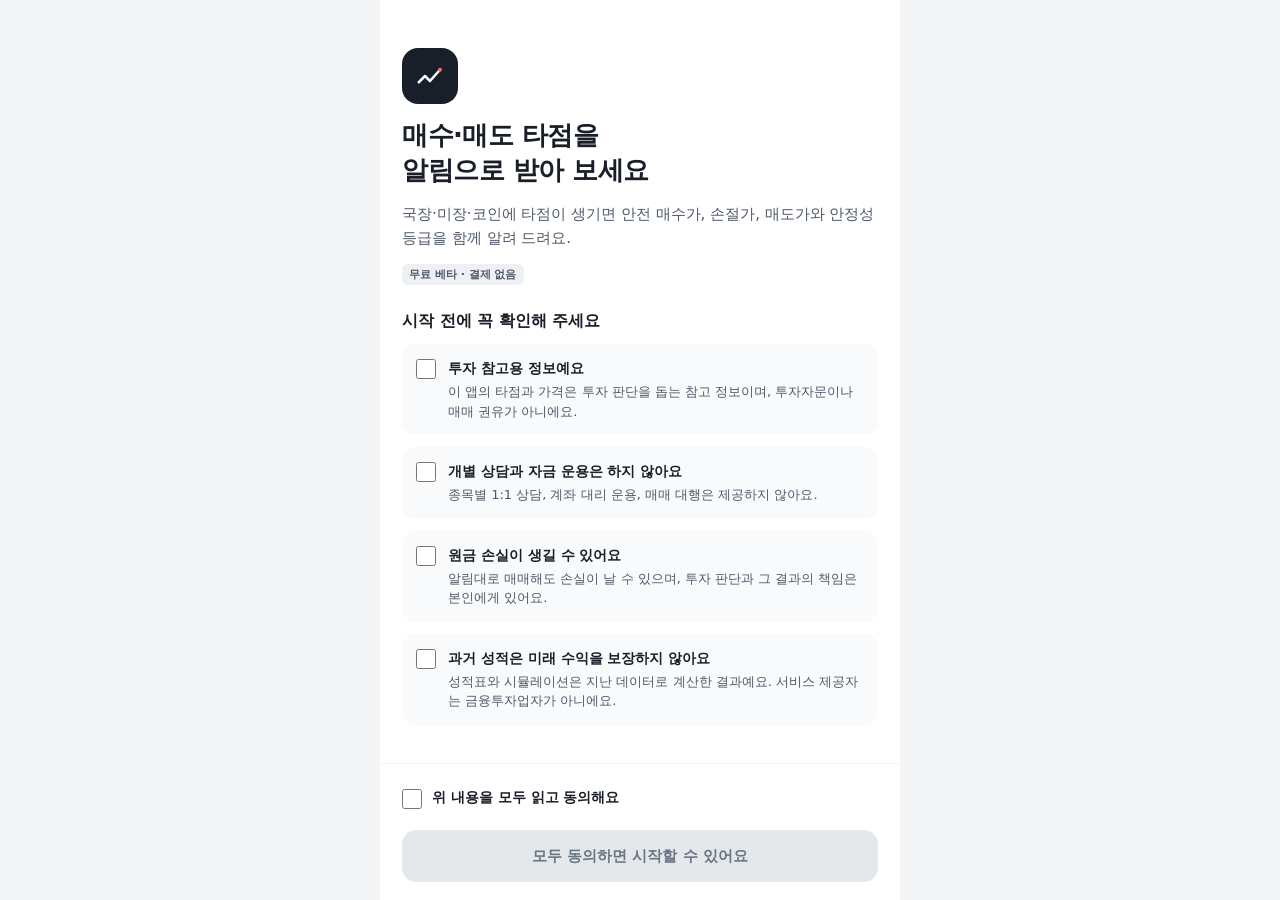
==== app/index.html @ d77bbb14 "Add files via upload" ====
<!doctype html>
<html lang="ko">
<head>
<meta charset="utf-8">
<meta name="viewport" content="width=device-width, initial-scale=1, viewport-fit=cover">
<meta name="robots" content="noindex, nofollow">
<meta http-equiv="Content-Security-Policy" content="default-src 'self'; script-src 'self'; connect-src 'self' https://*.supabase.co; style-src 'self' 'unsafe-inline' https://fonts.googleapis.com; font-src https://fonts.gstatic.com; img-src 'self' data:; manifest-src 'self'; worker-src 'self'">
<meta name="theme-color" content="#FFFFFF">
<meta name="apple-mobile-web-app-capable" content="yes">
<meta name="mobile-web-app-capable" content="yes">
<meta name="apple-mobile-web-app-title" content="타점노트">
<meta name="apple-mobile-web-app-status-bar-style" content="default">
<title>타점노트</title>
<link rel="manifest" href="manifest.webmanifest">
<link rel="icon" href="icon-192.png">
<link rel="apple-touch-icon" href="apple-touch-icon.png">
<link rel="preconnect" href="https://fonts.googleapis.com">
<link rel="stylesheet" href="https://fonts.googleapis.com/css2?family=IBM+Plex+Sans+KR:wght@400;500;600;700&display=swap">
<link rel="stylesheet" href="style.css">
</head>
<body>
<div id="app" aria-live="polite"></div>
<noscript>이 앱을 쓰려면 자바스크립트를 켜 주세요.</noscript>
<script src="config.js"></script>
<script src="app.js"></script>
</body>
</html>
---- app/style.css ----
/* 타점노트 — 시안과 같은 모양 (상승·매수 빨강, 하락·매도 파랑) */
:root {
  --bg: #F4F5F7; --card: #FFFFFF; --soft: #F9FAFB; --chip: #F2F4F6; --line: #E5E8EB;
  --ink: #191F28; --ink2: #333D4B; --sub: #4E5968; --mut: #6B7684; --faint: #8B95A1;
  --red: #D93B3B; --red-ink: #B0302F; --red-bg: #FDF1F1;
  --blue: #2B6CDF; --blue-ink: #1D4FB0; --blue-bg: #EEF3FD;
  --hi-bg: #E3F4EA; --hi: #0B6E3F; --mid-bg: #FFF3D1; --mid: #7A5200; --low-bg: #FFE7D9; --low: #A63F0A;
  --safe-b: env(safe-area-inset-bottom, 0px); --safe-t: env(safe-area-inset-top, 0px);
}
* { box-sizing: border-box; }
html, body { margin: 0; height: 100%; background: var(--bg); color: var(--ink);
  font-family: 'IBM Plex Sans KR', -apple-system, 'Apple SD Gothic Neo', 'Noto Sans KR', system-ui, sans-serif;
  -webkit-text-size-adjust: 100%; -webkit-tap-highlight-color: transparent; }
a { color: inherit; text-decoration: none; }
button { font: inherit; color: inherit; }
b { font-weight: 700; color: var(--ink); }
#app { max-width: 520px; min-height: 100%; margin: 0 auto; display: flex; flex-direction: column; }

.top { position: sticky; top: 0; z-index: 5; background: var(--card); padding: calc(10px + var(--safe-t)) 16px 0; }
.bar { display: flex; align-items: center; justify-content: space-between; gap: 8px; min-height: 48px; }
.brand { display: flex; align-items: center; gap: 8px; font-size: 20px; font-weight: 700; letter-spacing: -0.4px; }
.tag { font-size: 11px; font-weight: 600; color: var(--sub); background: #EEF0F3; border-radius: 6px; padding: 3px 7px; }
.icon-btn { width: 44px; height: 44px; border: 0; background: transparent; border-radius: 12px; display: flex; align-items: center; justify-content: center; cursor: pointer; }
.icon-btn svg { width: 22px; height: 22px; }
.notice { margin: 4px 0 10px; font-size: 12px; line-height: 1.5; color: var(--sub); background: var(--bg); border-radius: 8px; padding: 8px 10px; }
.demo { margin: 0 0 10px; font-size: 12px; font-weight: 600; color: var(--mid); background: var(--mid-bg); border-radius: 8px; padding: 8px 10px; }
.tabs { display: flex; gap: 6px; padding: 2px 0 12px; overflow-x: auto; }
.tab { min-height: 36px; padding: 0 14px; border: 0; border-radius: 18px; background: var(--chip); color: var(--sub); font-size: 14px; font-weight: 600; cursor: pointer; white-space: nowrap; }
.tab.on { background: var(--ink); color: #fff; }
.seg { display: grid; grid-template-columns: repeat(2, minmax(0, 1fr)); background: var(--chip); border-radius: 12px; padding: 4px; margin-bottom: 12px; }
.seg button { min-height: 38px; border: 0; border-radius: 9px; background: transparent; color: var(--mut); font-size: 14px; font-weight: 600; cursor: pointer; }
.seg button.on { background: var(--card); color: var(--ink); box-shadow: 0 1px 3px rgba(0,0,0,.08); }

main.page { flex: 1; padding: 14px 14px calc(96px + var(--safe-b)); display: flex; flex-direction: column; gap: 12px; }
.row-head { display: flex; align-items: baseline; justify-content: space-between; padding: 0 4px; }
.row-head h1 { margin: 0; font-size: 17px; font-weight: 700; }
.row-head h1 span { color: var(--mut); font-weight: 500; }
.small { font-size: 12px; color: var(--mut); }
.foot-note { margin: 2px 4px 0; font-size: 11px; line-height: 1.6; color: var(--mut); }
.empty { margin: 28px 8px; text-align: center; font-size: 14px; line-height: 1.6; color: var(--mut); }

.card { background: var(--card); border-radius: 16px; padding: 16px; display: flex; flex-direction: column; gap: 12px; }
a.card:active { background: #FAFAFB; }
.card h2 { margin: 0; font-size: 16px; font-weight: 700; }
.head { display: flex; align-items: flex-start; justify-content: space-between; gap: 8px; }
.title { display: flex; flex-direction: column; gap: 4px; min-width: 0; }
.name { display: flex; align-items: center; gap: 6px; font-size: 16px; font-weight: 700; }
.side { font-size: 12px; font-weight: 700; color: #fff; border-radius: 6px; padding: 2px 7px; flex: none; }
.side.buy { background: var(--red); } .side.sell { background: var(--blue); }
.chip { flex: none; font-size: 12px; font-weight: 600; border-radius: 8px; padding: 5px 8px; white-space: nowrap; }
.chip.g-높음 { background: var(--hi-bg); color: var(--hi); }
.chip.g-보통 { background: var(--mid-bg); color: var(--mid); }
.chip.g-낮음 { background: var(--low-bg); color: var(--low); }
.chip.sell { background: #E8F0FD; color: var(--blue-ink); }
.vals { display: grid; grid-template-columns: repeat(3, minmax(0, 1fr)); gap: 8px; background: var(--soft); border-radius: 12px; padding: 10px 12px; }
.vals div { display: flex; flex-direction: column; gap: 2px; min-width: 0; }
.vals span { font-size: 11px; color: var(--mut); }
.vals strong { font-size: 14px; font-weight: 600; overflow-wrap: anywhere; }
.red { color: var(--red-ink) !important; } .blue { color: var(--blue-ink) !important; }
.foot { font-size: 12px; color: var(--sub); line-height: 1.5; }

.big-price { display: flex; align-items: baseline; gap: 8px; }
.big-price strong { font-size: 28px; font-weight: 700; letter-spacing: -0.5px; }
.ladder { position: relative; height: 150px; margin: 4px 0; border-left: 2px solid var(--line); }
.lv { position: absolute; left: 0; right: 0; display: flex; justify-content: space-between; align-items: center; transform: translateY(-50%); font-size: 12px; padding-left: 10px; }
.lv::before { content: ''; position: absolute; left: -2px; right: 0; top: 50%; border-top: 1.5px dashed currentColor; opacity: .55; }
.lv span, .lv strong { position: relative; background: var(--card); padding: 0 4px; }
.lv.now { color: var(--ink); } .lv.now::before { border-top-style: solid; opacity: .9; }
.boxes { display: grid; grid-template-columns: repeat(2, minmax(0, 1fr)); gap: 8px; }
.box { border-radius: 12px; padding: 12px; display: flex; flex-direction: column; gap: 3px; }
.box span { font-size: 12px; } .box strong { font-size: 17px; font-weight: 700; } .box em { font-style: normal; font-size: 12px; color: var(--mut); }
.box.r { background: var(--red-bg); color: var(--red-ink); } .box.b { background: var(--blue-bg); color: var(--blue-ink); }
ol.steps { margin: 0; padding: 0; list-style: none; display: flex; flex-direction: column; gap: 10px; }
ol.steps li { display: flex; gap: 10px; font-size: 14px; line-height: 1.5; }
ol.steps i { flex: none; width: 22px; height: 22px; border-radius: 11px; background: var(--ink); color: #fff; font-style: normal; font-size: 12px; font-weight: 700; display: flex; align-items: center; justify-content: center; }
ul.checks { margin: 0; padding: 0; list-style: none; display: grid; grid-template-columns: repeat(2, minmax(0, 1fr)); gap: 8px; }
ul.checks li { display: flex; align-items: center; gap: 8px; font-size: 13px; padding: 9px 10px; border-radius: 10px; background: var(--soft); }
ul.checks svg { width: 16px; height: 16px; flex: none; }
.info { margin: 0; font-size: 13px; line-height: 1.55; color: var(--sub); background: var(--soft); border-radius: 10px; padding: 10px 12px; }
.line { display: flex; align-items: center; justify-content: space-between; gap: 8px; font-size: 13px; color: var(--sub); }
.btn { display: flex; align-items: center; justify-content: center; min-height: 52px; border: 0; border-radius: 14px; background: var(--ink); color: #fff; font-size: 15px; font-weight: 700; cursor: pointer; width: 100%; }
.btn[disabled] { background: var(--line); color: var(--mut); cursor: default; }
.btn.ghost { background: var(--chip); color: var(--ink); }

.mrow { display: grid; grid-template-columns: 78px minmax(0, 1fr) 84px; align-items: center; gap: 8px; font-size: 13px; color: var(--sub); }
.mbar { display: flex; height: 10px; }
.mbar > div { flex: 1; display: flex; }
.mbar > div:first-child { justify-content: flex-end; }
.mbar i { display: block; height: 10px; }
.mbar .n { background: #3B7BEA; border-radius: 5px 0 0 5px; } .mbar .p { background: #E5484D; border-radius: 0 5px 5px 0; }
.mbar .axis { flex: none; width: 1px; background: #B0B8C1; }
.mrow strong { text-align: right; font-size: 13px; font-weight: 700; }
.grow { display: flex; align-items: center; justify-content: space-between; gap: 8px; padding: 12px; border-radius: 12px; background: var(--soft); font-size: 13px; color: var(--sub); }
.grow strong { font-size: 14px; }

.list { background: var(--card); border-radius: 16px; padding: 4px 16px; }
.item { display: flex; align-items: center; justify-content: space-between; gap: 12px; min-height: 56px; border-bottom: 1px solid var(--chip); }
.item:last-child { border-bottom: 0; }
.item > span { display: flex; flex-direction: column; gap: 2px; }
.item b { font-size: 15px; font-weight: 600; } .item small { font-size: 12px; color: var(--mut); }
.sw { flex: none; width: 50px; height: 30px; border: 0; border-radius: 15px; padding: 3px; cursor: pointer; display: flex; background: #D1D6DB; justify-content: flex-start; }
.sw.on { background: var(--ink); justify-content: flex-end; }
.sw::after { content: ''; width: 24px; height: 24px; border-radius: 12px; background: #fff; box-shadow: 0 1px 2px rgba(0,0,0,.2); }
.sw[disabled] { opacity: .45; cursor: default; }
.grades { display: grid; grid-template-columns: repeat(3, minmax(0, 1fr)); gap: 6px; }
.grades button { min-height: 44px; border-radius: 10px; border: 1.5px solid var(--line); background: var(--card); color: var(--sub); font-size: 14px; font-weight: 600; cursor: pointer; }
.grades button.on { border-color: var(--ink); background: var(--ink); color: #fff; }
.warn { margin: 0; font-size: 13px; line-height: 1.55; color: var(--low); background: var(--low-bg); border-radius: 10px; padding: 10px 12px; }
.ok { margin: 0; font-size: 13px; line-height: 1.55; color: var(--hi); background: var(--hi-bg); border-radius: 10px; padding: 10px 12px; }

nav.menu { position: fixed; left: 0; right: 0; bottom: 0; z-index: 6; background: var(--card); border-top: 1px solid var(--line); padding: 6px 8px calc(10px + var(--safe-b)); }
nav.menu > div { max-width: 520px; margin: 0 auto; display: grid; grid-template-columns: repeat(3, minmax(0, 1fr)); }
nav.menu a { display: flex; flex-direction: column; align-items: center; gap: 3px; padding: 6px; font-size: 11px; color: var(--mut); }
nav.menu a.on { color: var(--ink); font-weight: 600; }
nav.menu svg { width: 22px; height: 22px; }

.welcome { flex: 1; padding: calc(48px + var(--safe-t)) 22px 16px; display: flex; flex-direction: column; gap: 26px; background: var(--card); }
.logo { width: 56px; height: 56px; border-radius: 16px; background: var(--ink); display: flex; align-items: center; justify-content: center; }
.welcome h1 { margin: 0; font-size: 26px; line-height: 1.35; font-weight: 700; letter-spacing: -0.5px; }
.lead { margin: 0; font-size: 15px; line-height: 1.6; color: var(--sub); }
.agree { display: flex; align-items: flex-start; gap: 12px; padding: 14px; border-radius: 14px; background: var(--soft); cursor: pointer; }
.agree input, .all input { width: 20px; height: 20px; margin: 1px 0 0; accent-color: var(--ink); flex: none; }
.agree span { display: flex; flex-direction: column; gap: 3px; font-size: 13px; line-height: 1.5; color: var(--sub); }
.agree strong { font-size: 14px; color: var(--ink); }
.sticky-foot { position: sticky; bottom: 0; background: var(--card); padding: 12px 22px calc(18px + var(--safe-b)); border-top: 1px solid var(--chip); display: flex; flex-direction: column; gap: 10px; }
.all { display: flex; align-items: center; gap: 10px; font-size: 14px; font-weight: 600; min-height: 44px; cursor: pointer; }
.field { display: flex; flex-direction: column; gap: 8px; font-size: 14px; font-weight: 600; }
.field input { min-height: 52px; border: 1.5px solid var(--line); border-radius: 12px; padding: 0 14px; font: inherit; font-size: 18px; letter-spacing: 1px; text-transform: uppercase; }
.field input:focus { outline: none; border-color: var(--ink); }
.err { margin: 0; font-size: 13px; color: var(--low); }
.spin { width: 18px; height: 18px; border: 2px solid currentColor; border-right-color: transparent; border-radius: 50%; animation: s .8s linear infinite; }
@keyframes s { to { transform: rotate(360deg); } }
.toast { position: fixed; left: 50%; bottom: calc(90px + var(--safe-b)); transform: translateX(-50%); background: var(--ink); color: #fff; font-size: 13px; padding: 10px 14px; border-radius: 10px; z-index: 9; max-width: 90vw; }
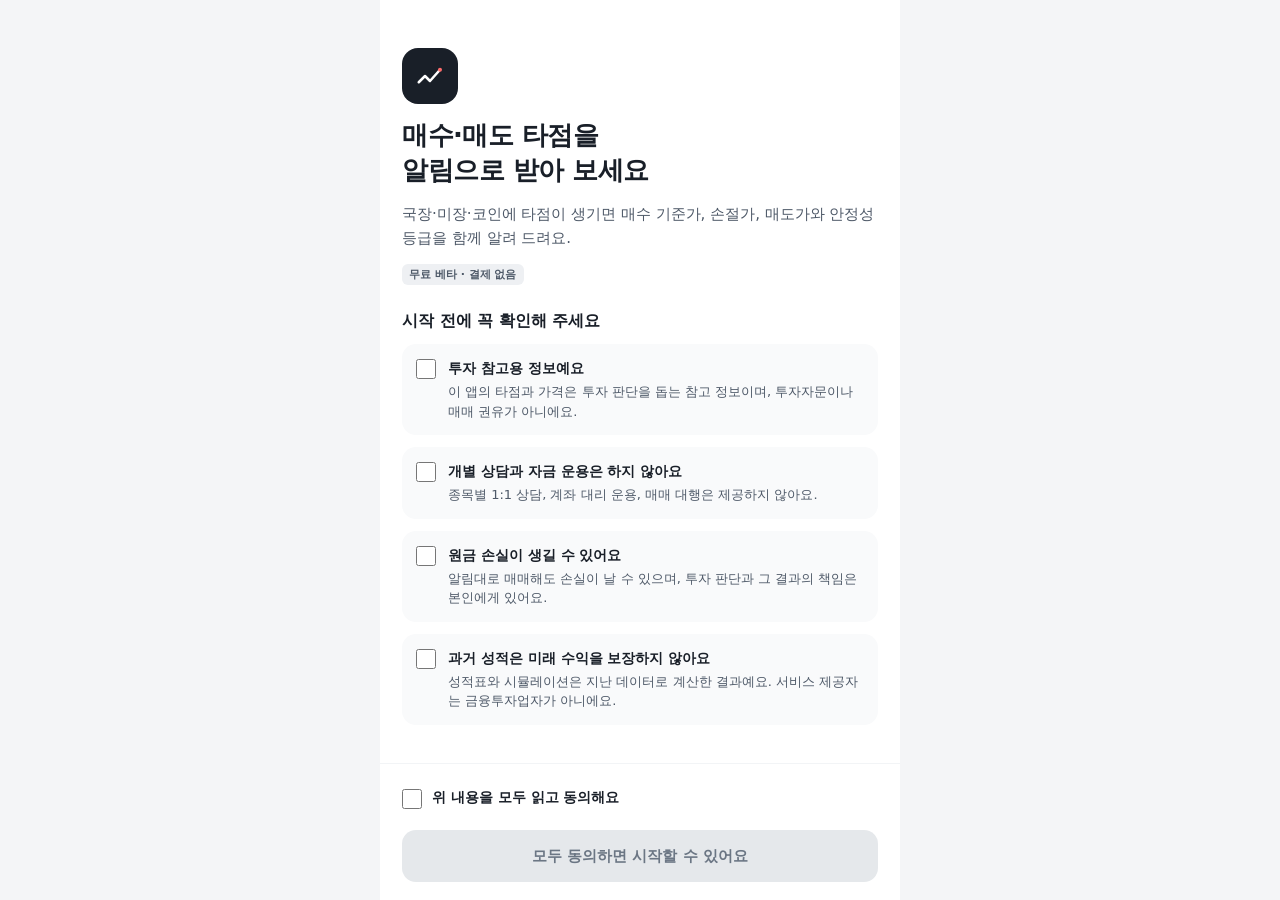
==== commit b3e2a205: "Add files via upload" ====
--- a/app/index.html
+++ b/app/index.html
@@ -19,6 +19,12 @@
 <link rel="stylesheet" href="style.css">
 </head>
 <body>
+<div id="splash" aria-hidden="true">
+  <img src="icon-192.png" alt="" width="96" height="96">
+  <strong>타점노트</strong>
+  <span>국장·미장·코인<br>매수·매도 타점 알림</span>
+  <small>투자 참고용 정보 · 투자자문이 아니에요</small>
+</div>
 <div id="app" aria-live="polite"></div>
 <noscript>이 앱을 쓰려면 자바스크립트를 켜 주세요.</noscript>
 <script src="config.js"></script>
--- a/app/style.css
+++ b/app/style.css
@@ -131,3 +131,12 @@
 .spin { width: 18px; height: 18px; border: 2px solid currentColor; border-right-color: transparent; border-radius: 50%; animation: s .8s linear infinite; }
 @keyframes s { to { transform: rotate(360deg); } }
 .toast { position: fixed; left: 50%; bottom: calc(90px + var(--safe-b)); transform: translateX(-50%); background: var(--ink); color: #fff; font-size: 13px; padding: 10px 14px; border-radius: 10px; z-index: 9; max-width: 90vw; }
+
+/* 시작 화면 (앱을 열 때 잠깐) */
+#splash { position: fixed; inset: 0; z-index: 50; background: var(--bg); display: flex; flex-direction: column; align-items: center; justify-content: center; gap: 10px; text-align: center; padding: 24px; transition: opacity .35s ease; }
+#splash img { width: 96px; height: 96px; border-radius: 24px; box-shadow: 0 8px 24px rgba(25,31,40,.18); margin-bottom: 8px; }
+#splash strong { font-size: 30px; font-weight: 700; letter-spacing: -0.6px; color: var(--ink); }
+#splash span { font-size: 16px; line-height: 1.5; color: var(--sub); font-weight: 500; }
+#splash small { position: absolute; bottom: calc(28px + var(--safe-b)); left: 0; right: 0; font-size: 12px; color: var(--faint); }
+#splash.hide { opacity: 0; pointer-events: none; }
+@media (prefers-reduced-motion: reduce) { #splash { transition: none; } }
